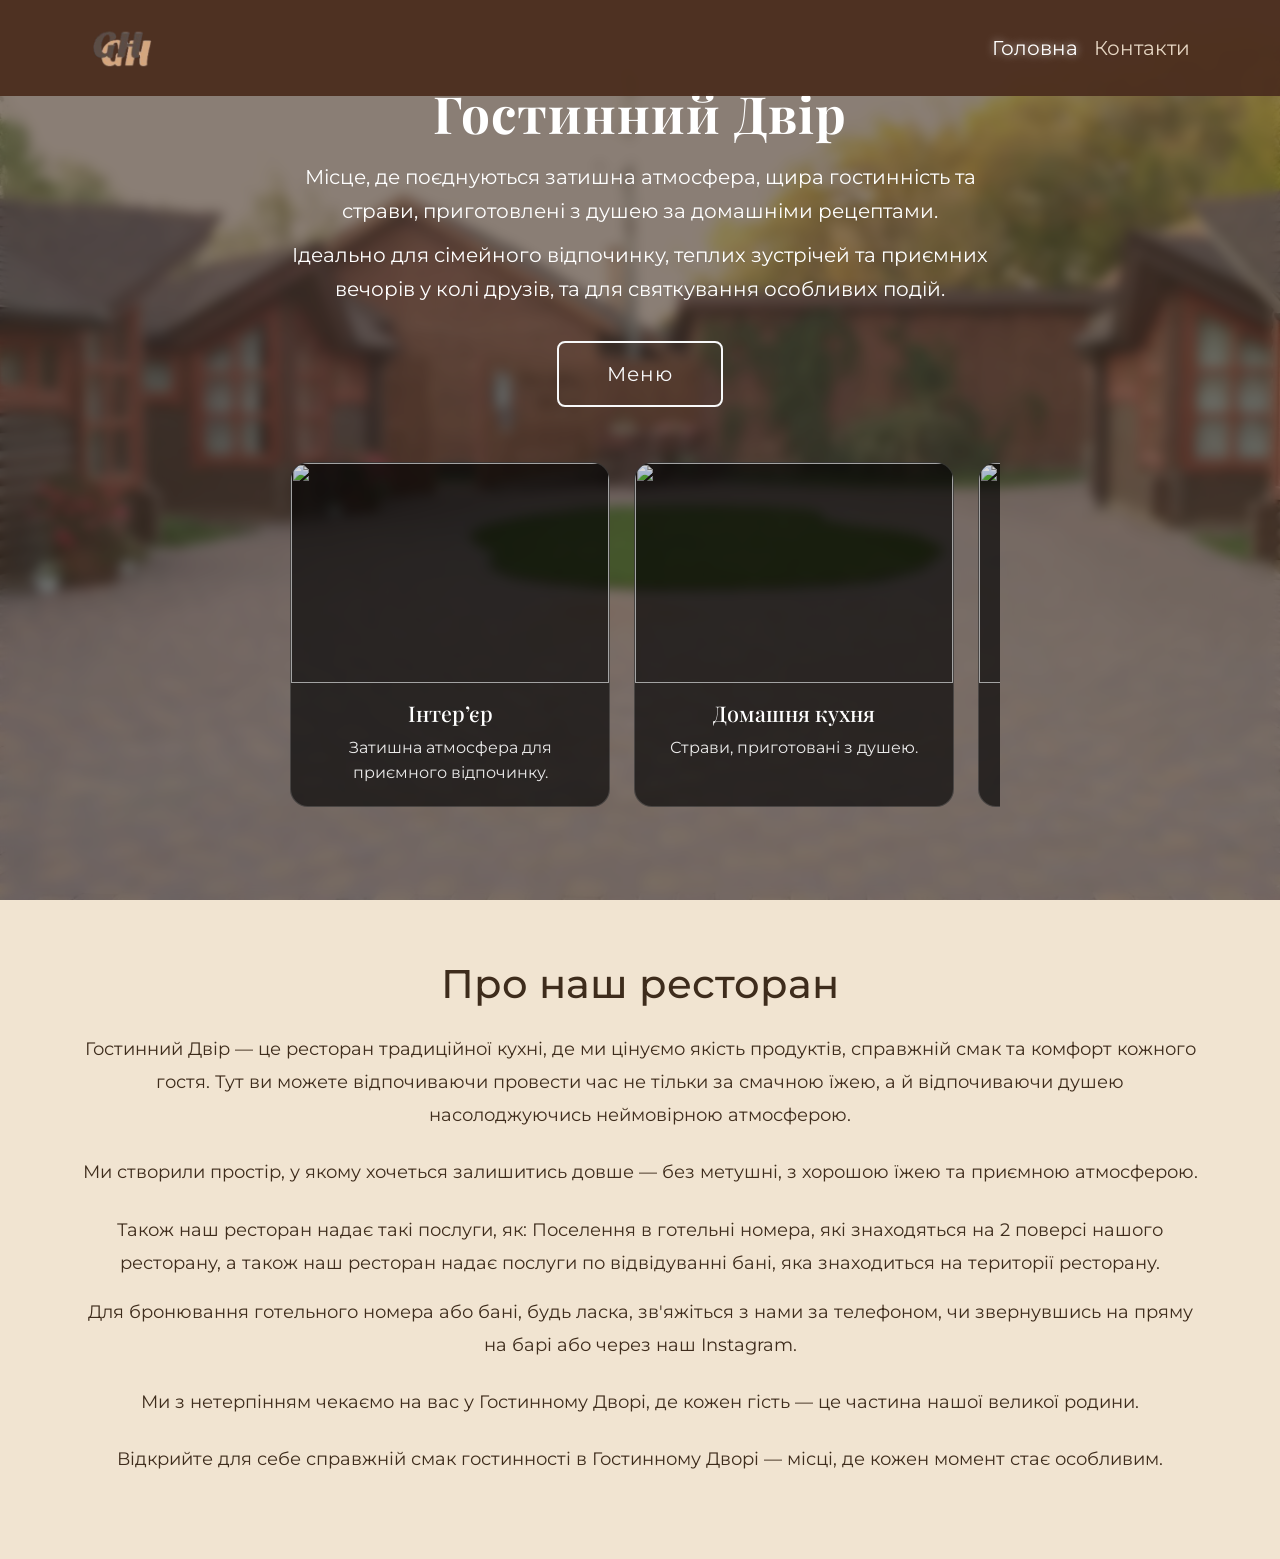
==== index.html @ 9b80e1f7 "Add IDs to menu category headings" ====
<!DOCTYPE html>
<html lang="uk">
<head>
  <meta charset="UTF-8">
  <title>Гостинний Двір</title>
  <meta name="viewport" content="width=device-width, initial-scale=1">
  <link rel="icon" type="image/x-icon" href="favicon.png/favicons/favicon-16x16.png">
  <link href="https://cdn.jsdelivr.net/npm/bootstrap@5.3.8/dist/css/bootstrap.min.css" rel="stylesheet">
  <script src="https://cdn.jsdelivr.net/npm/bootstrap@5.3.8/dist/js/bootstrap.bundle.min.js"></script>
  <link rel="stylesheet" href="style.css">

  <!-- Google Fonts -->
  <link href="https://fonts.googleapis.com/css2?family=Playfair+Display:wght@400;500;600&family=Montserrat:wght@400;500&display=swap" rel="stylesheet">

  <style>
    body {
      font-family: 'Montserrat', sans-serif;
    }

    .hero-content h1 {
      font-family: 'Playfair Display', serif;
      font-size: 3.2rem;
      letter-spacing: 1px;
    }

    .hero-content p {
      font-size: 1.25rem;
      line-height: 1.7;
      max-width: 900px;
      margin: 0 auto 10px;
    }

    .section-dark p {
      font-size: 1.15rem;
      line-height: 1.8;
    }

    .navbar-nav .nav-link {
      font-size: 1.25rem;
      padding: 0.75rem 1.25rem;
    }

    .hero-menu-btn {
      margin: 35px 0 25px;
    }

    /* Carousel styling in site theme */
    .carousel {
      display: flex;
      gap: 24px;
      overflow-x: auto;
      padding: 30px 10px 10px;
      scroll-snap-type: x mandatory;
    }

    .carousel::-webkit-scrollbar {
      height: 6px;
    }

    .carousel::-webkit-scrollbar-thumb {
      background: rgba(255,255,255,0.3);
      border-radius: 10px;
    }

    .carousel article {
      min-width: 320px;
      background: rgba(0,0,0,0.65);
      border: 1px solid rgba(255,255,255,0.15);
      color: #fff;
      border-radius: 18px;
      overflow: hidden;
      scroll-snap-align: center;
      transition: transform 0.3s ease, box-shadow 0.3s ease;
    }

    .carousel article:hover {
      transform: translateY(-6px);
      box-shadow: 0 12px 30px rgba(0,0,0,0.6);
    }

    .carousel img {
      width: 100%;
      height: 220px;
      object-fit: cover;
      filter: brightness(0.85);
    }

    .carousel h2 {
      font-family: 'Playfair Display', serif;
      font-size: 1.35rem;
      margin: 18px 18px 8px;
    }

    .carousel p {
      font-size: 1rem;
      line-height: 1.6;
      margin: 0 18px 20px;
      opacity: 0.9;
    }
  </style>
</head>
<body>
<nav class="navbar navbar-expand-lg navbar-dark fixed-top">
  <div class="container">
    <a class="navbar-brand" href="index.html">
      <img src="Logo 2.png" width="80">
    </a>
    <button class="navbar-toggler" data-bs-toggle="collapse" data-bs-target="#nav">
      <span class="navbar-toggler-icon"></span>
    </button>
    <div class="collapse navbar-collapse" id="nav">
      <ul class="navbar-nav ms-auto">
        <li class="nav-item">
          <a class="nav-link active" href="index.html">Головна</a>
        </li>
        <!-- Кнопку Меню з верхньої панелі прибрано -->
        <li class="nav-item">
          <a class="nav-link" href="contacts.html">Контакти</a>
        </li>
      </ul>
    </div>
  </div>
</nav>

<section class="hero">
  <div class="hero-content text-center">
    <h1>Гостинний Двір</h1>
    <p>
      Місце, де поєднуються затишна атмосфера, щира гостинність  
      та страви, приготовлені з душею за домашніми рецептами.
    </p>
    <p>
      Ідеально для сімейного відпочинку, теплих зустрічей  
      та приємних вечорів у колі друзів, та для святкування особливих подій.
    </p>

    <!-- Кнопка переходу на Меню по центру -->
    <div class="hero-menu-btn">
      <a href="menu.html" class="btn btn-outline-light btn-lg px-5 py-3" style="border-width:2px; letter-spacing:1px;">
        Меню
      </a>
    </div>

    <!-- Photo carousel -->
    <div class="carousel" mask>
      <article>
        <img src="https://images.pexels.com/photos/635699/pexels-photo-635699.jpeg" alt="">
        <h2>Інтерʼєр</h2>
        <p>Затишна атмосфера для приємного відпочинку.</p>
      </article>
      <article>
        <img src="https://images.pexels.com/photos/7168798/pexels-photo-7168798.jpeg" alt="">
        <h2>Домашня кухня</h2>
        <p>Страви, приготовані з душею.</p>
      </article>
      <article>
        <img src="https://images.pexels.com/photos/4099179/pexels-photo-4099179.jpeg" alt="">
        <h2>Теплі зустрічі</h2>
        <p>Ідеальне місце для сімʼї та друзів.</p>
      </article>
      <article>
        <img src="https://images.pexels.com/photos/2072158/pexels-photo-2072158.jpeg" alt="">
        <h2>Святкування</h2>
        <p>Особливі події у теплій атмосфері.</p>
      </article>
    </div>
  </div>
</section>

<section class="section section-dark">
  <div class="container">
    <h1 class="text-center mb-4">Про наш ресторан</h1>
    <p class="text-center mb-4">
      Гостинний Двір — це ресторан традиційної кухні, де ми цінуємо
      якість продуктів, справжній смак та комфорт кожного гостя.
      Тут ви можете відпочиваючи провести час не тільки за смачною їжею, а й відпочиваючи душею насолоджуючись неймовірною атмосферою.
    </p>
    <p class="text-center mb-4">
      Ми створили простір, у якому хочеться залишитись довше —
      без метушні, з хорошою їжею та приємною атмосферою.
    </p>
    <p class="text-center mb-12">
       Також наш ресторан надає такі послуги, як: Поселення в готельні номера, які знаходяться на 2 поверсі нашого ресторану, а також
       наш ресторан надає послуги по відвідуванні бані, яка знаходиться на території ресторану.
    </p>
    <p class="text-center mb-4">
      Для бронювання готельного номера або бані, будь ласка, зв'яжіться з нами за телефоном, чи звернувшись на пряму на барі або через наш Instagram.
    </p>
    <p class="text-center mb-4">
      Ми з нетерпінням чекаємо на вас у Гостинному Дворі, де кожен гість — це частина нашої великої родини.
    </p>
    <p class="text-center mb-4">
      Відкрийте для себе справжній смак гостинності в Гостинному Дворі —  
      місці, де кожен момент стає особливим.
    </p>
  </div>
</section>
</body>
</html>
---- style.css ----
html {
  scroll-behavior: smooth;
}

body {
  margin: 0;
  font-family: "Segoe UI", sans-serif;
  color: #3e2c1c;
  background-color: #f5efe6;
}

/* NAVBAR */
.navbar {
  background-color: rgba(75, 46, 30, 0.95) !important;
}

.nav-link {
  color: #e6d6c3 !important;
  transition: all 0.3s ease;
}

/* ACTIVE NAV LINK */
.nav-link.active {
  color: #ffffff !important;
  text-shadow: 0 0 8px rgba(255, 255, 255, 0.7);
}

/* HERO */
.hero {
  position: relative;
  min-height: 100vh;
  padding: 80px 20px;
  display: flex;
  align-items: center;
  justify-content: center;
  text-align: center;
  color: #fff;

  /* 🔁 ТУТ МІНЯЄШ ФОТО */
  background-image: url("img1.jpg");
  background-size: cover;
  background-position: center;
}

.hero::before {
  content: "";
  position: absolute;
  inset: 0;
  background: rgba(60, 40, 25, 0.6);
  backdrop-filter: blur(6px);
}

.hero-content {
  position: relative;
  z-index: 2;
  max-width: 720px;
}

.hero-content h1 {
  font-size: 50px;
  font-weight: 700;
  margin-bottom: 15px;
}

.hero-content p {
  font-size: 20px;
  line-height: 1.6;
}

/* SECTIONS */
.section {
  padding: 60px 20px;
}

.section-dark {
  background-color: #f1e4d1;
}

/* MENU */
.menu-category h3 {
  border-bottom: 2px solid #6f4e37;
  padding-bottom: 10px;
  margin-bottom: 20px;
}

.menu-item {
  margin-bottom: 20px;
}

.menu-item-title {
  display: flex;
  justify-content: space-between;
  align-items: flex-start;
  width: 100%;
  font-weight: 600;
}

.menu-price {
  text-align: right;
  white-space: nowrap;
}

.menu-grams {
  font-size: 13px;
  color: #6b4b35;
}

.menu-item-desc {
  font-size: 14px;
  color: #5a3e2b;
}
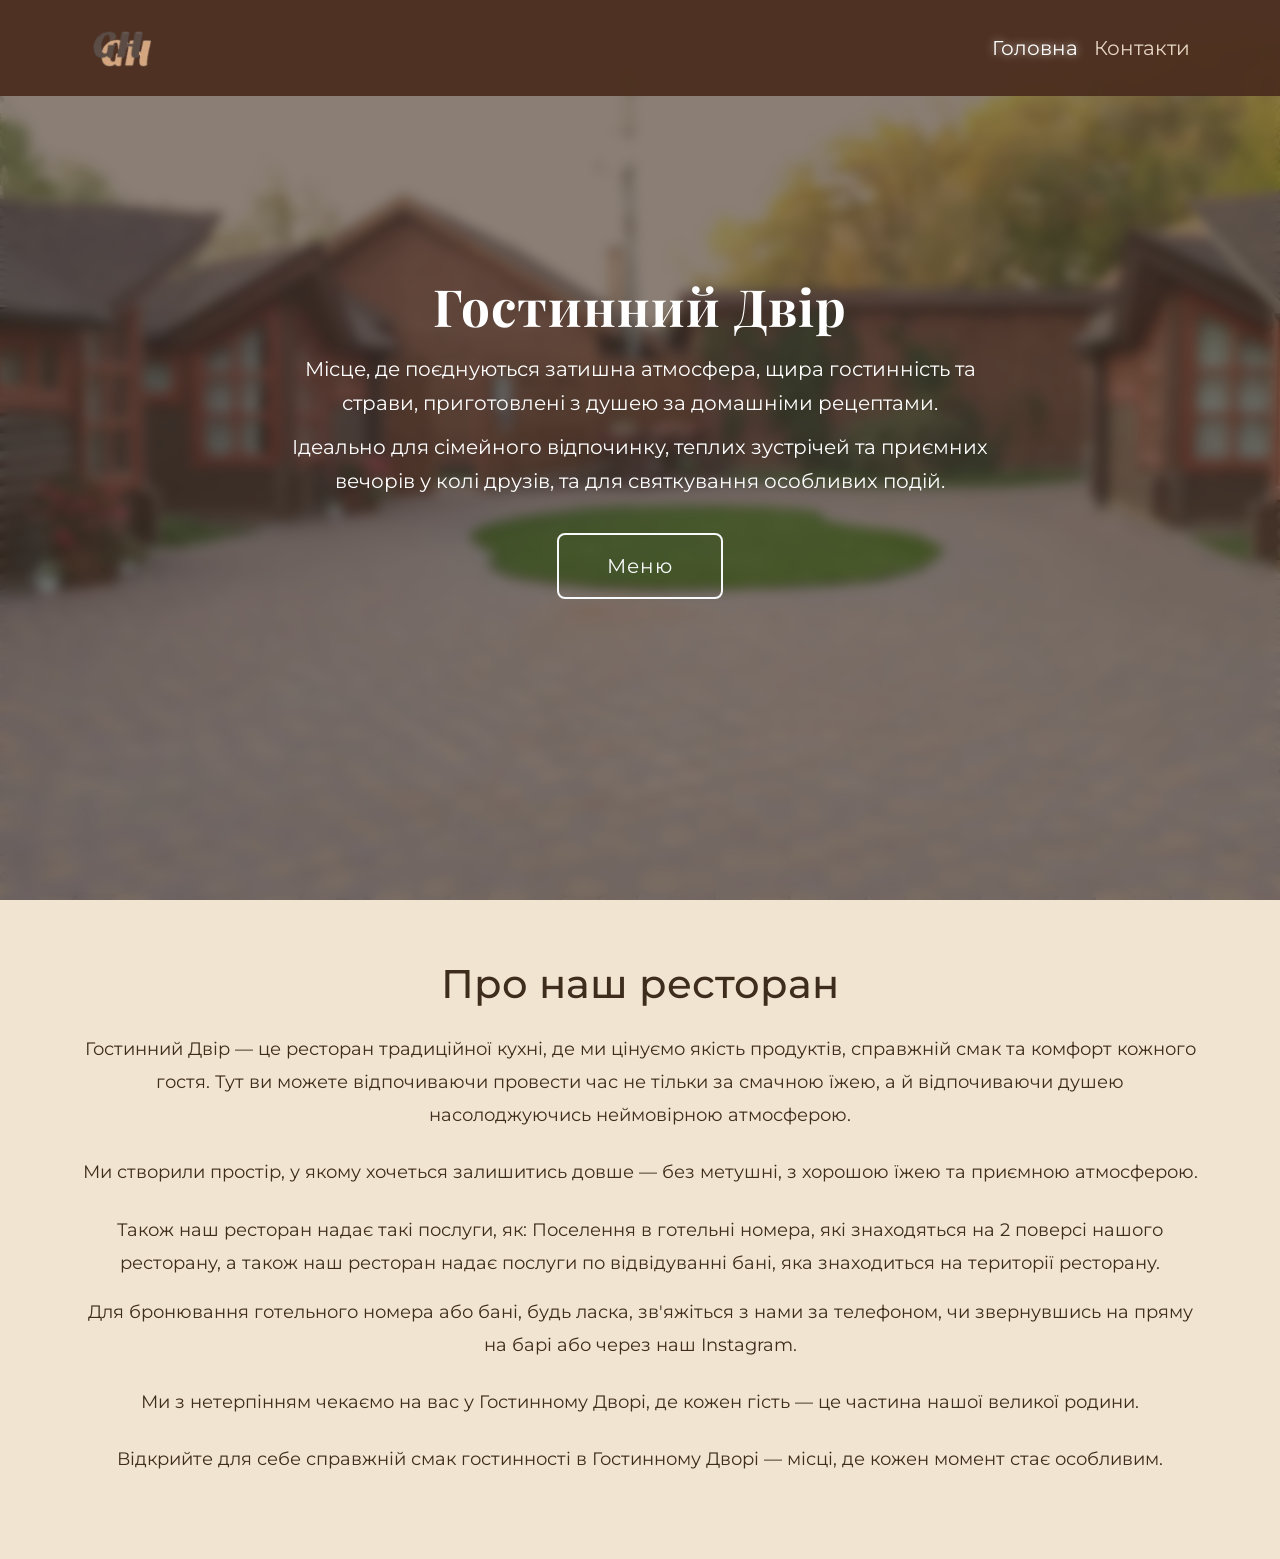
==== commit bd422d01: "Add IDs to menu category headings 3" ====
--- a/index.html
+++ b/index.html
@@ -141,29 +141,7 @@
       </a>
     </div>
 
-    <!-- Photo carousel -->
-    <div class="carousel" mask>
-      <article>
-        <img src="https://images.pexels.com/photos/635699/pexels-photo-635699.jpeg" alt="">
-        <h2>Інтерʼєр</h2>
-        <p>Затишна атмосфера для приємного відпочинку.</p>
-      </article>
-      <article>
-        <img src="https://images.pexels.com/photos/7168798/pexels-photo-7168798.jpeg" alt="">
-        <h2>Домашня кухня</h2>
-        <p>Страви, приготовані з душею.</p>
-      </article>
-      <article>
-        <img src="https://images.pexels.com/photos/4099179/pexels-photo-4099179.jpeg" alt="">
-        <h2>Теплі зустрічі</h2>
-        <p>Ідеальне місце для сімʼї та друзів.</p>
-      </article>
-      <article>
-        <img src="https://images.pexels.com/photos/2072158/pexels-photo-2072158.jpeg" alt="">
-        <h2>Святкування</h2>
-        <p>Особливі події у теплій атмосфері.</p>
-      </article>
-    </div>
+    
   </div>
 </section>
 
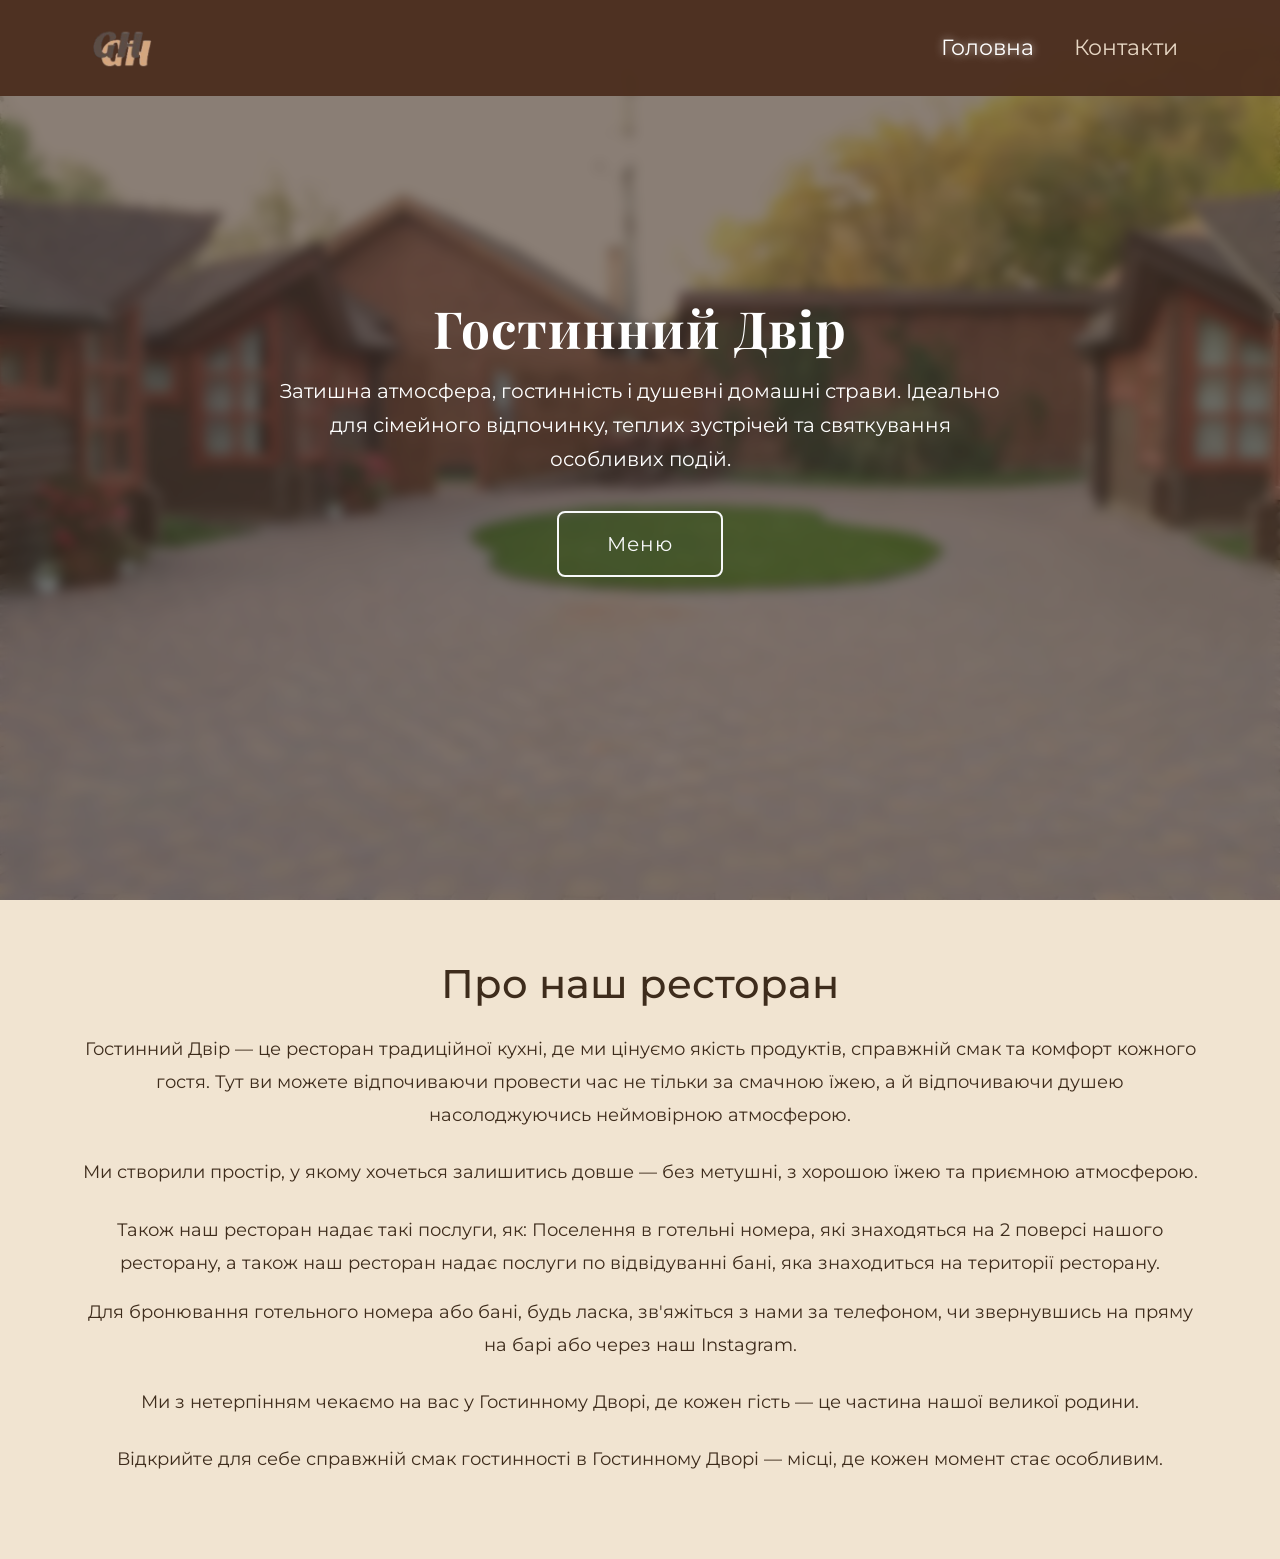
==== commit f5aa788b: "Add IDs to menu category headings" ====
--- a/index.html
+++ b/index.html
@@ -126,13 +126,12 @@
   <div class="hero-content text-center">
     <h1>Гостинний Двір</h1>
     <p>
-      Місце, де поєднуються затишна атмосфера, щира гостинність  
-      та страви, приготовлені з душею за домашніми рецептами.
+      Затишна атмосфера, гостинність і душевні домашні страви. Ідеально для сімейного відпочинку, теплих зустрічей та святкування особливих подій.
     </p>
-    <p>
+    <!-- <p>
       Ідеально для сімейного відпочинку, теплих зустрічей  
       та приємних вечорів у колі друзів, та для святкування особливих подій.
-    </p>
+    </p> -->
 
     <!-- Кнопка переходу на Меню по центру -->
     <div class="hero-menu-btn">
--- a/style.css
+++ b/style.css
@@ -3,6 +3,7 @@
 }
 
 body {
+  font-size: 1.25rem; /* Збільшено розмір всього тексту */
   margin: 0;
   font-family: "Segoe UI", sans-serif;
   color: #3e2c1c;
@@ -15,6 +16,8 @@
 }
 
 .nav-link {
+  font-size: 1.4rem !important; /* Збільшено розмір кнопок на панелі */
+  padding: 10px 20px !important;
   color: #e6d6c3 !important;
   transition: all 0.3s ease;
 }
@@ -108,4 +111,28 @@
 .menu-item-desc {
   font-size: 14px;
   color: #5a3e2b;
-}+}
+/* КНОПКА ПОВЕРНЕННЯ ВГОРУ */
+#btn-back-to-top {
+  position: fixed;
+  bottom: 30px;
+  right: 30px;
+  display: none;
+  z-index: 1000;
+  background-color: #4b2e1e;
+  color: #e6d6c3;
+  border: 2px solid #e6d6c3;
+  border-radius: 50%;
+  width: 60px;
+  height: 60px;
+  font-size: 30px;
+  cursor: pointer;
+  box-shadow: 0 4px 10px rgba(0,0,0,0.5);
+  transition: all 0.3s ease;
+}
+
+#btn-back-to-top:hover {
+  background-color: #e6d6c3;
+  color: #4b2e1e;
+  transform: scale(1.1);
+}
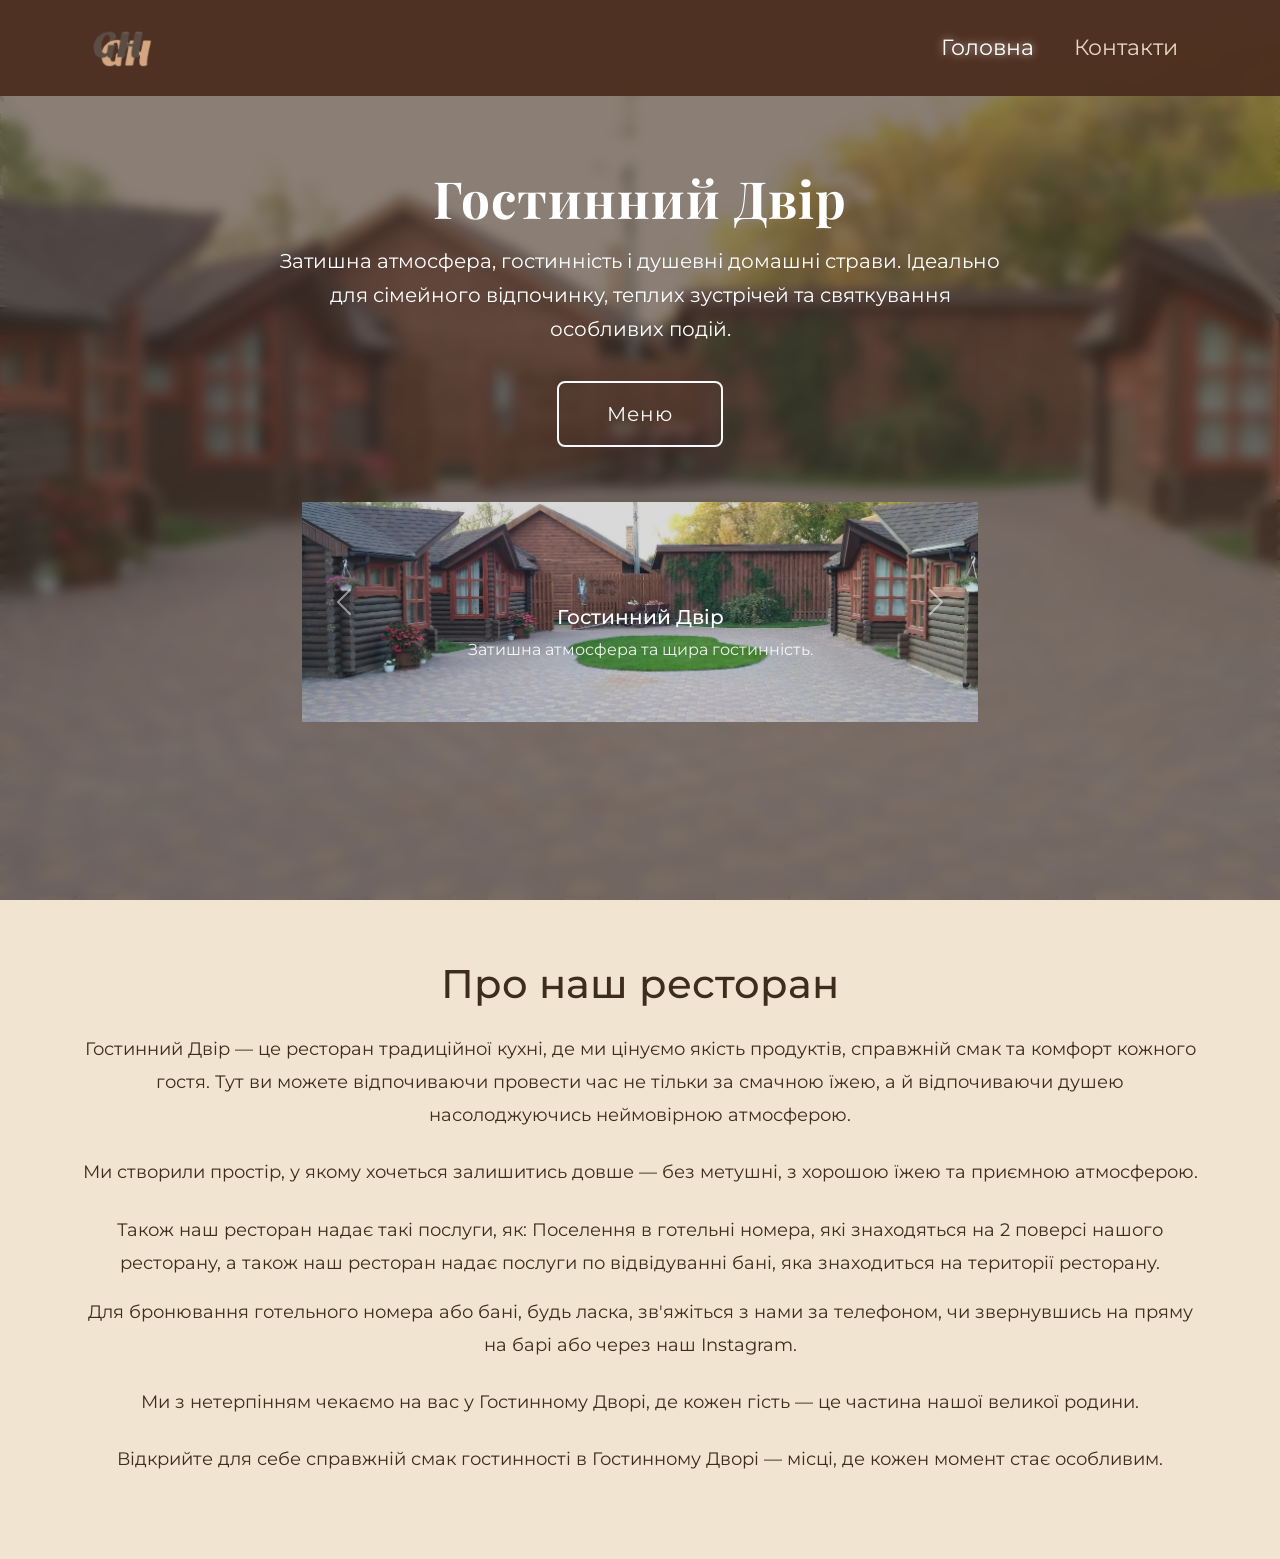
==== commit 00fbc58f: "Add IDs to menu category headings" ====
--- a/index.html
+++ b/index.html
@@ -140,6 +140,47 @@
       </a>
     </div>
 
+    <section class="carousel-section">
+  <div class="container">
+    <div id="heroCarousel" class="carousel slide carousel-fade" data-bs-ride="carousel" data-bs-pause="hover">
+      <div class="carousel-inner">
+        
+        <div class="carousel-item active" data-bs-interval="5000">
+          <img src="img1.jpg" class="d-block w-100 carousel-img-fixed" alt="Гостинний Двір">
+          <div class="carousel-caption d-none d-md-block bg-caption">
+            <h5>Гостинний Двір</h5>
+            <p>Затишна атмосфера та щира гостинність.</p>
+          </div>
+        </div>
+
+        <div class="carousel-item" data-bs-interval="5000">
+          <img src="img2.jpg" class="d-block w-100 carousel-img-fixed" alt="Номери">
+          <div class="carousel-caption d-none d-md-block bg-caption">
+            <h5>Затишні номери</h5>
+            <p>Комфортний відпочинок на другому поверсі.</p>
+          </div>
+        </div>
+
+        <div class="carousel-item" data-bs-interval="5000">
+          <img src="img3.jpg" class="d-block w-100 carousel-img-fixed" alt="Баня">
+          <div class="carousel-caption d-none d-md-block bg-caption">
+            <h5>Наша Баня</h5>
+            <p>Ідеальне місце для релаксу.</p>
+          </div>
+        </div>
+
+      </div>
+      
+      <button class="carousel-control-prev" type="button" data-bs-target="#heroCarousel" data-bs-slide="prev">
+        <span class="carousel-control-prev-icon"></span>
+      </button>
+      <button class="carousel-control-next" type="button" data-bs-target="#heroCarousel" data-bs-slide="next">
+        <span class="carousel-control-next-icon"></span>
+      </button>
+    </div>
+  </div>
+</section>
+
     
   </div>
 </section>
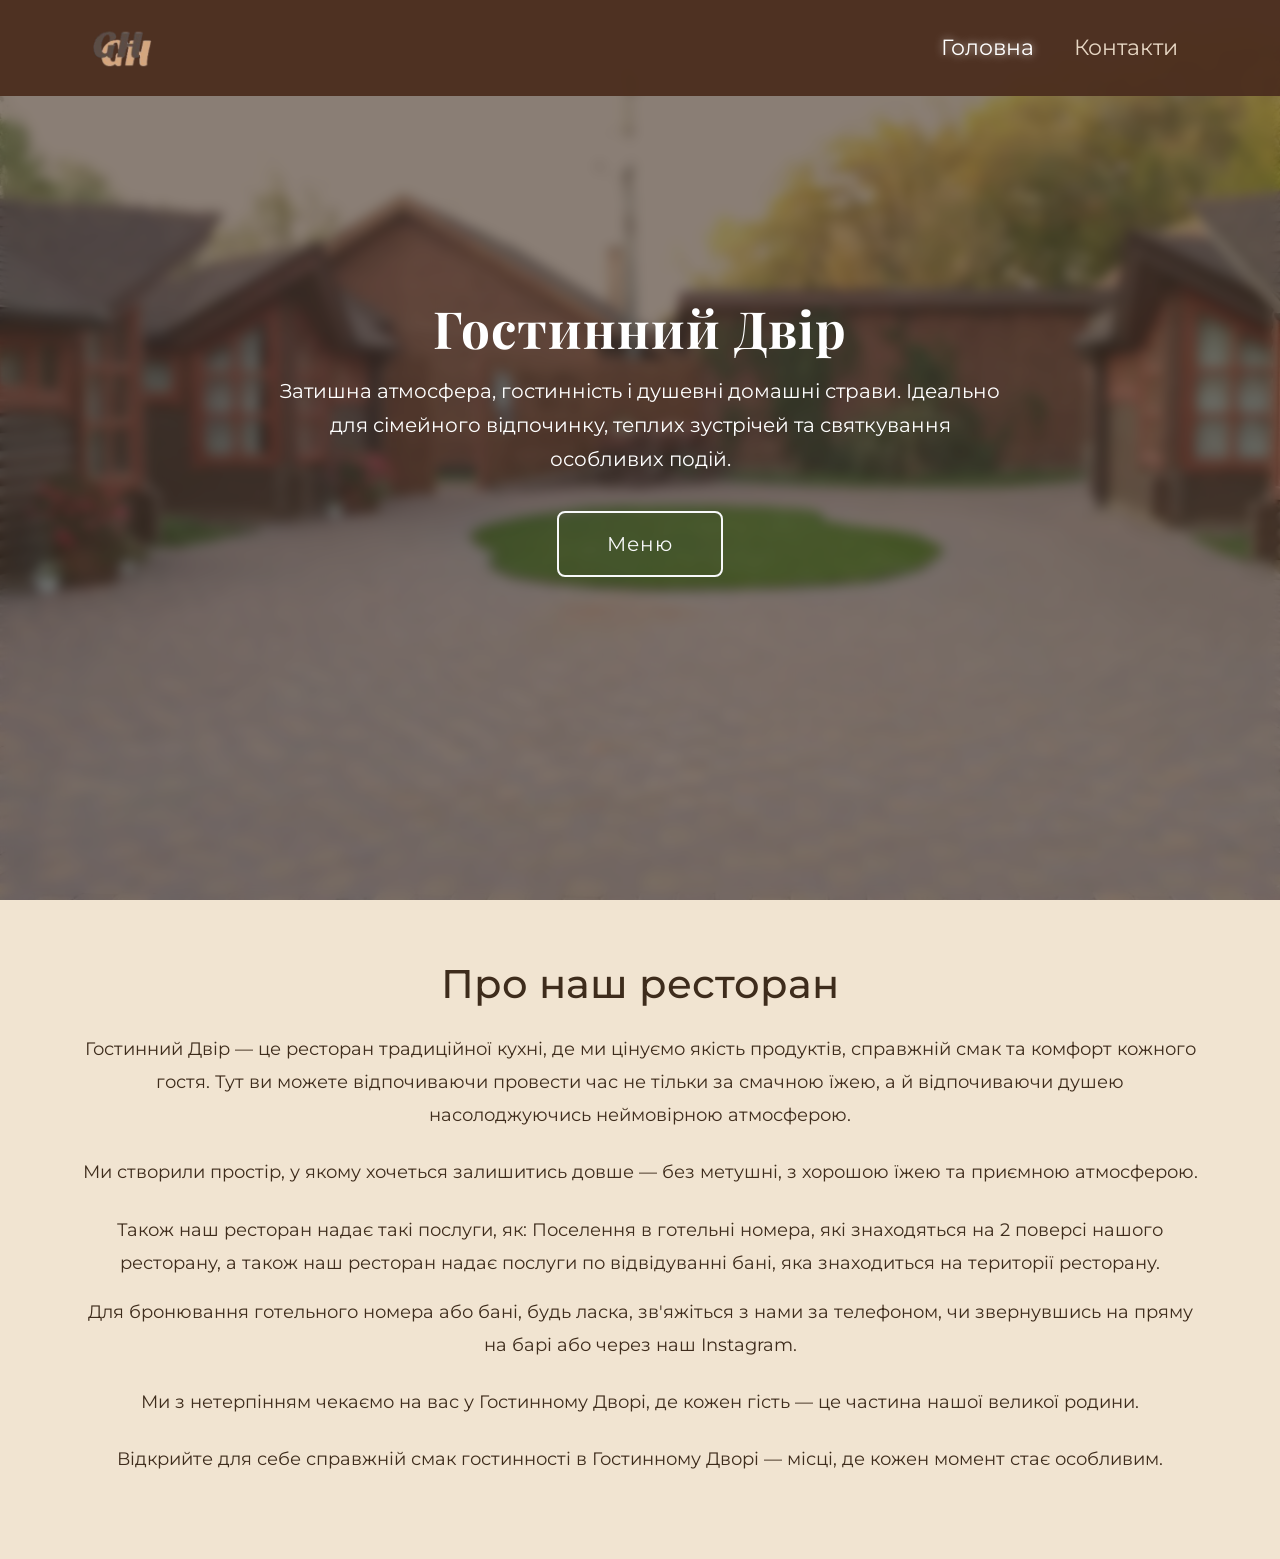
==== commit d7c6699b: "Add IDs to menu category headings" ====
--- a/index.html
+++ b/index.html
@@ -139,48 +139,6 @@
         Меню
       </a>
     </div>
-
-    <section class="carousel-section">
-  <div class="container">
-    <div id="heroCarousel" class="carousel slide carousel-fade" data-bs-ride="carousel" data-bs-pause="hover">
-      <div class="carousel-inner">
-        
-        <div class="carousel-item active" data-bs-interval="5000">
-          <img src="img1.jpg" class="d-block w-100 carousel-img-fixed" alt="Гостинний Двір">
-          <div class="carousel-caption d-none d-md-block bg-caption">
-            <h5>Гостинний Двір</h5>
-            <p>Затишна атмосфера та щира гостинність.</p>
-          </div>
-        </div>
-
-        <div class="carousel-item" data-bs-interval="5000">
-          <img src="img2.jpg" class="d-block w-100 carousel-img-fixed" alt="Номери">
-          <div class="carousel-caption d-none d-md-block bg-caption">
-            <h5>Затишні номери</h5>
-            <p>Комфортний відпочинок на другому поверсі.</p>
-          </div>
-        </div>
-
-        <div class="carousel-item" data-bs-interval="5000">
-          <img src="img3.jpg" class="d-block w-100 carousel-img-fixed" alt="Баня">
-          <div class="carousel-caption d-none d-md-block bg-caption">
-            <h5>Наша Баня</h5>
-            <p>Ідеальне місце для релаксу.</p>
-          </div>
-        </div>
-
-      </div>
-      
-      <button class="carousel-control-prev" type="button" data-bs-target="#heroCarousel" data-bs-slide="prev">
-        <span class="carousel-control-prev-icon"></span>
-      </button>
-      <button class="carousel-control-next" type="button" data-bs-target="#heroCarousel" data-bs-slide="next">
-        <span class="carousel-control-next-icon"></span>
-      </button>
-    </div>
-  </div>
-</section>
-
     
   </div>
 </section>
--- a/style.css
+++ b/style.css
@@ -136,3 +136,43 @@
   color: #4b2e1e;
   transform: scale(1.1);
 }
+
+/* Відступ від фіксованого меню */
+.carousel-section {
+  padding-top: 100px; /* Щоб карусель не ховалася під navbar */
+  padding-bottom: 30px;
+  background-color: #f5efe6;
+}
+
+/* Обмеження розміру каруселі */
+#heroCarousel {
+  max-width: 800px; /* Максимальна ширина */
+  margin: 0 auto;   /* Центрування */
+  border-radius: 15px;
+  overflow: hidden;
+  box-shadow: 0 10px 30px rgba(0,0,0,0.1);
+}
+
+/* Фіксована висота зображень */
+.carousel-img-fixed {
+  height: 400px;    /* Бажана висота каруселі */
+  object-fit: cover; /* Зображення не розтягується, а обрізається по краях */
+}
+
+/* Фон для тексту, щоб його було краще видно на фото */
+.bg-caption {
+  background: rgba(75, 46, 30, 0.7);
+  border-radius: 10px;
+  padding: 10px;
+  bottom: 20px;
+}
+
+.carousel-caption h5 {
+  color: #fff;
+  font-weight: bold;
+}
+
+/* Швидкість переходу */
+.carousel-fade .carousel-item {
+  transition-duration: 1.5s;
+}
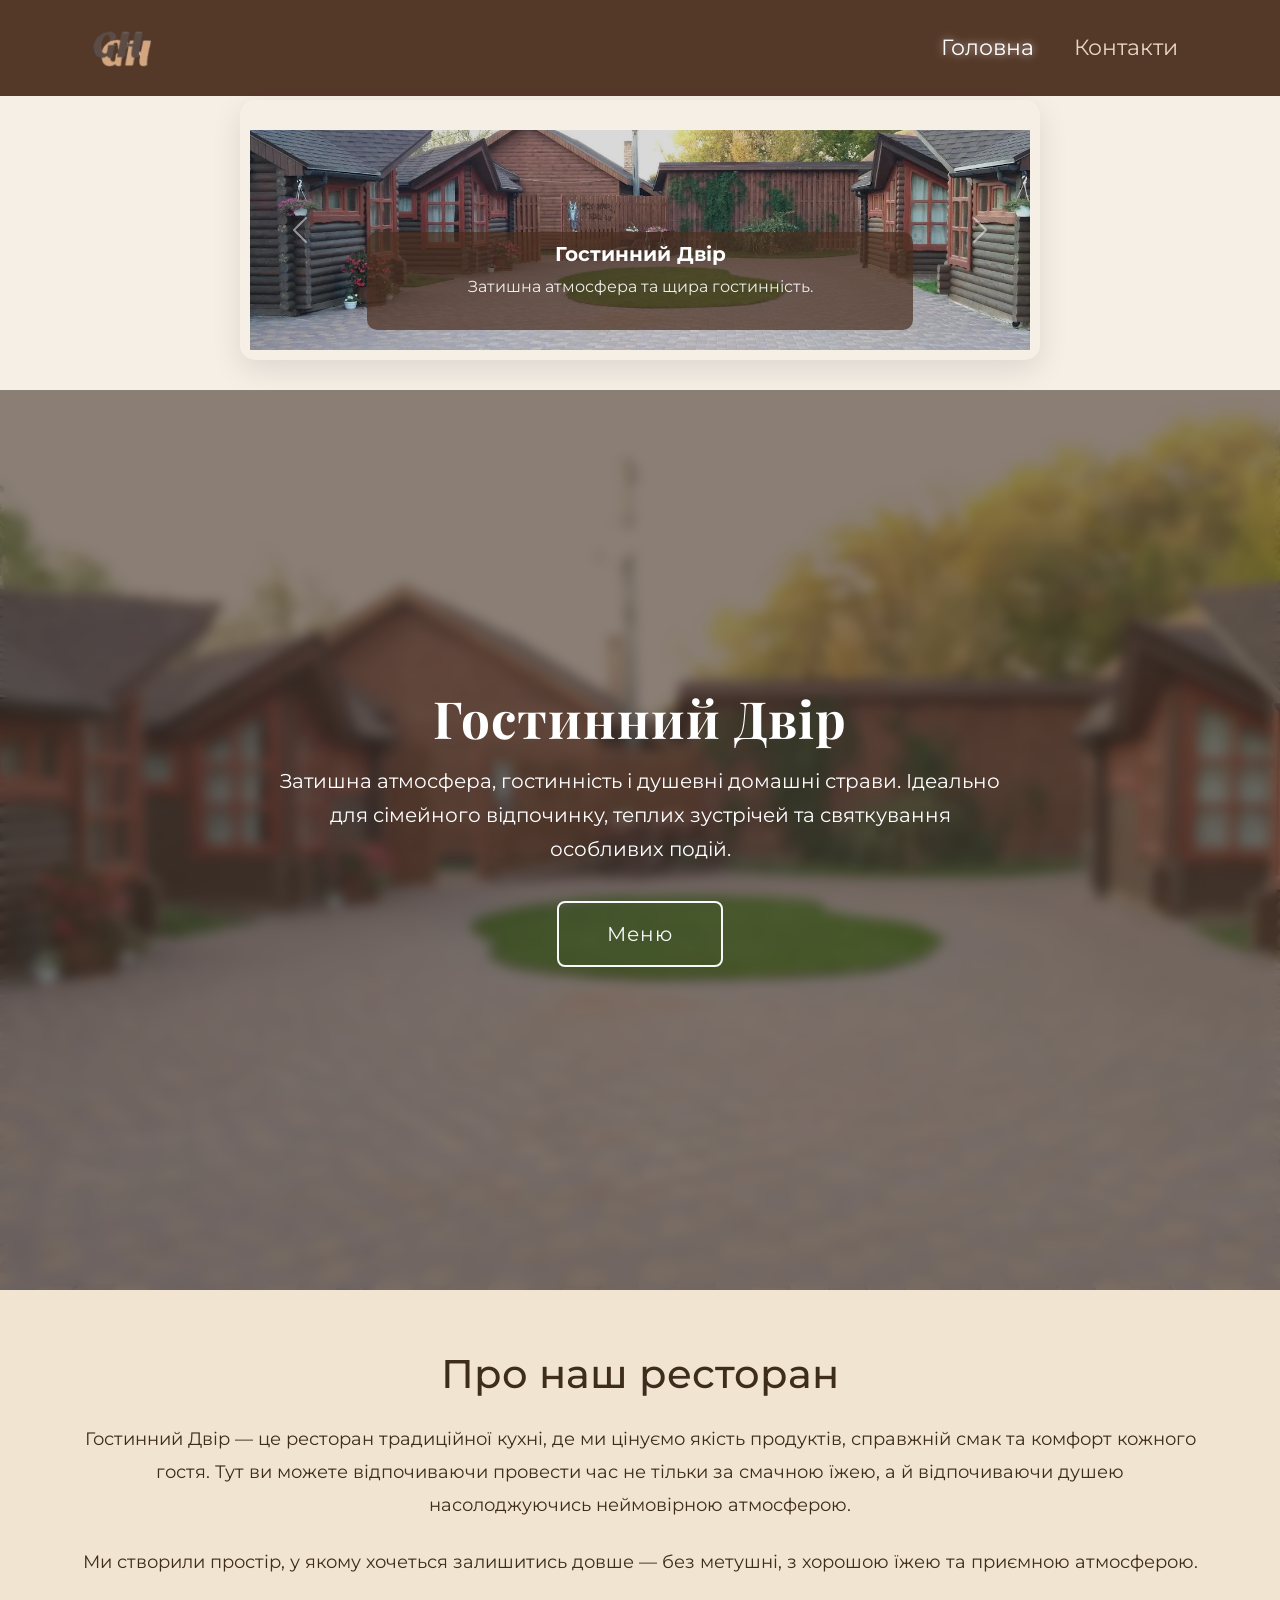
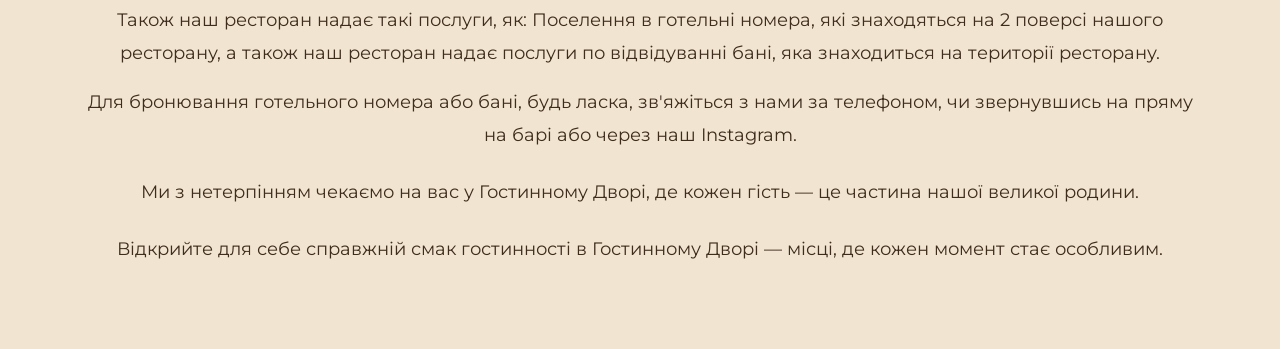
==== commit c88f5794: "Add IDs to menu category headings" ====
--- a/index.html
+++ b/index.html
@@ -122,6 +122,47 @@
   </div>
 </nav>
 
+  <section class="carousel-section">
+  <div class="container">
+    <div id="heroCarousel" class="carousel slide carousel-fade" data-bs-ride="carousel" data-bs-pause="hover">
+      <div class="carousel-inner">
+        
+        <div class="carousel-item active" data-bs-interval="5000">
+          <img src="img1.jpg" class="d-block w-100 carousel-img-fixed" alt="Гостинний Двір">
+          <div class="carousel-caption d-none d-md-block bg-caption">
+            <h5>Гостинний Двір</h5>
+            <p>Затишна атмосфера та щира гостинність.</p>
+          </div>
+        </div>
+
+        <div class="carousel-item" data-bs-interval="5000">
+          <img src="img2.jpg" class="d-block w-100 carousel-img-fixed" alt="Номери">
+          <div class="carousel-caption d-none d-md-block bg-caption">
+            <h5>Затишні номери</h5>
+            <p>Комфортний відпочинок на другому поверсі.</p>
+          </div>
+        </div>
+
+        <div class="carousel-item" data-bs-interval="5000">
+          <img src="img3.jpg" class="d-block w-100 carousel-img-fixed" alt="Баня">
+          <div class="carousel-caption d-none d-md-block bg-caption">
+            <h5>Наша Баня</h5>
+            <p>Ідеальне місце для релаксу.</p>
+          </div>
+        </div>
+
+      </div>
+      
+      <button class="carousel-control-prev" type="button" data-bs-target="#heroCarousel" data-bs-slide="prev">
+        <span class="carousel-control-prev-icon"></span>
+      </button>
+      <button class="carousel-control-next" type="button" data-bs-target="#heroCarousel" data-bs-slide="next">
+        <span class="carousel-control-next-icon"></span>
+      </button>
+    </div>
+  </div>
+</section>
+
 <section class="hero">
   <div class="hero-content text-center">
     <h1>Гостинний Двір</h1>
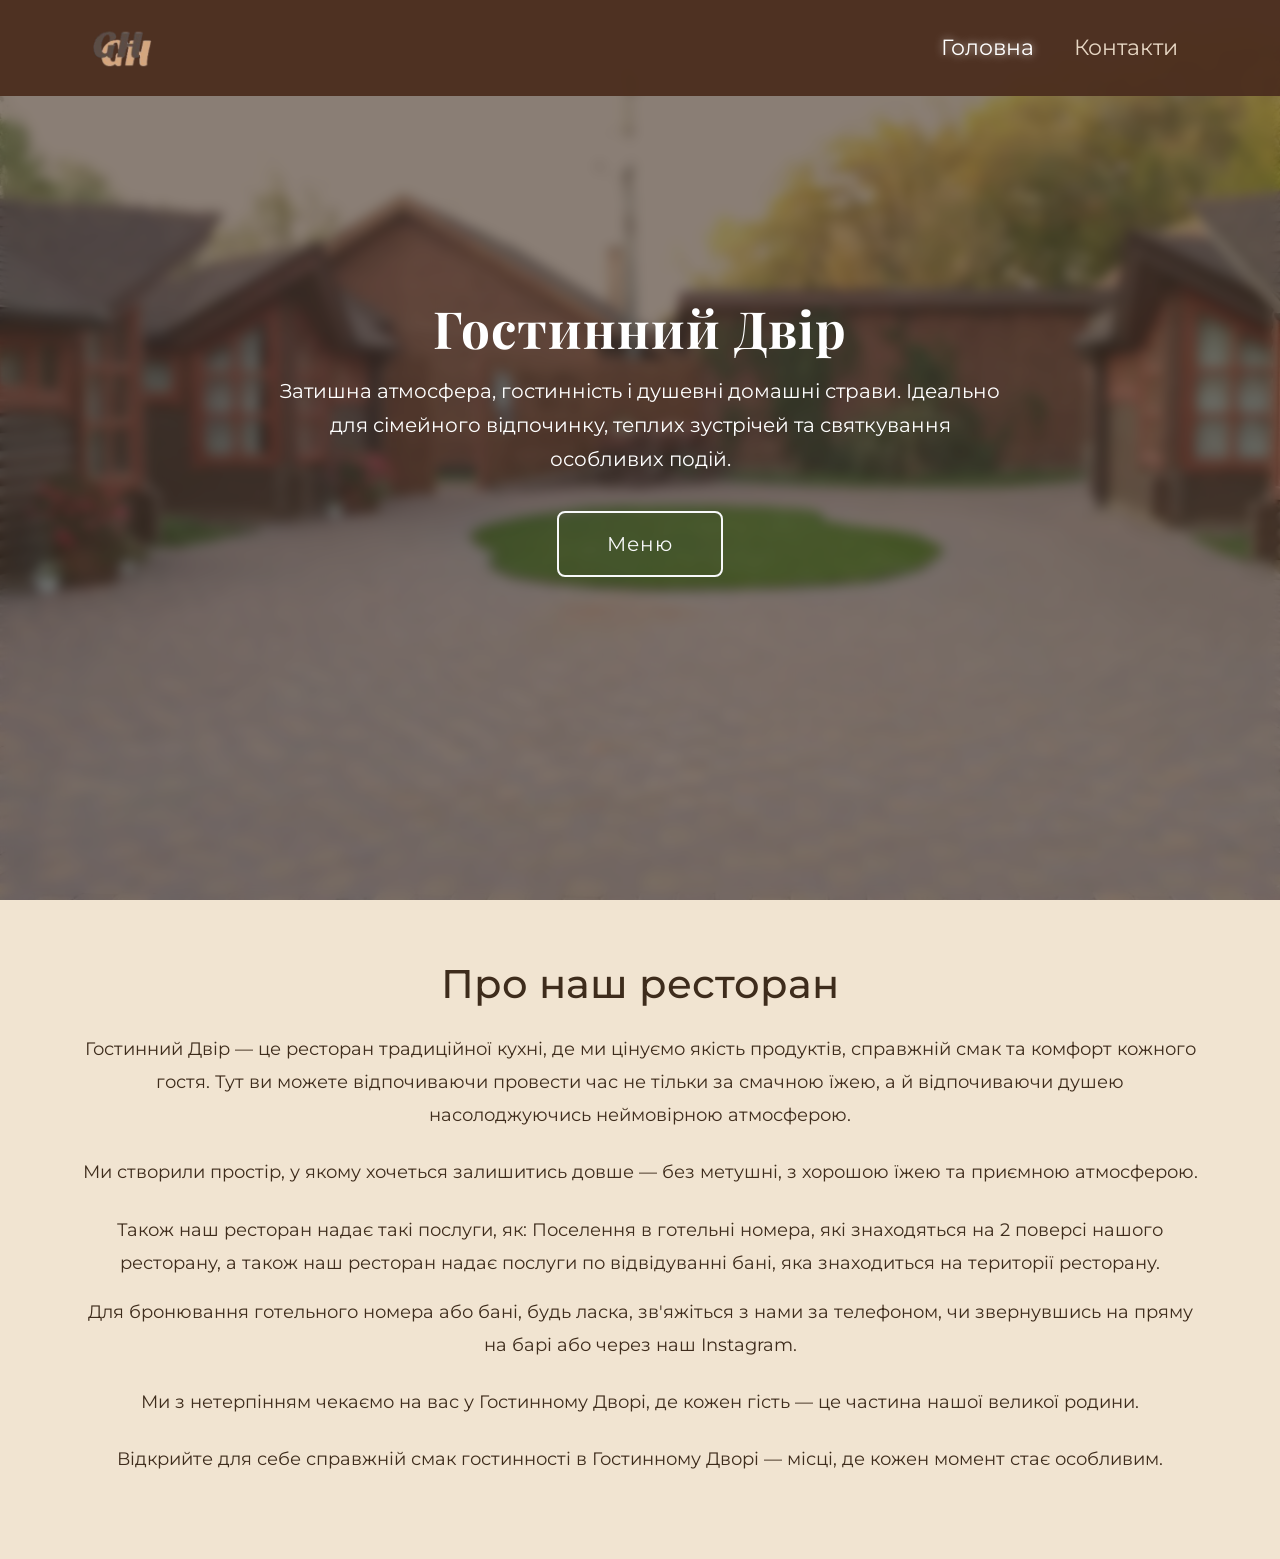
==== commit 3556ef04: "Add IDs to menu category headings" ====
--- a/index.html
+++ b/index.html
@@ -121,45 +121,7 @@
     </div>
   </div>
 </nav>
-
-  <section class="carousel-section">
-  <div class="container">
-    <div id="heroCarousel" class="carousel slide carousel-fade" data-bs-ride="carousel" data-bs-pause="hover">
-      <div class="carousel-inner">
-        
-        <div class="carousel-item active" data-bs-interval="5000">
-          <img src="img1.jpg" class="d-block w-100 carousel-img-fixed" alt="Гостинний Двір">
-          <div class="carousel-caption d-none d-md-block bg-caption">
-            <h5>Гостинний Двір</h5>
-            <p>Затишна атмосфера та щира гостинність.</p>
-          </div>
-        </div>
-
-        <div class="carousel-item" data-bs-interval="5000">
-          <img src="img2.jpg" class="d-block w-100 carousel-img-fixed" alt="Номери">
-          <div class="carousel-caption d-none d-md-block bg-caption">
-            <h5>Затишні номери</h5>
-            <p>Комфортний відпочинок на другому поверсі.</p>
-          </div>
-        </div>
-
-        <div class="carousel-item" data-bs-interval="5000">
-          <img src="img3.jpg" class="d-block w-100 carousel-img-fixed" alt="Баня">
-          <div class="carousel-caption d-none d-md-block bg-caption">
-            <h5>Наша Баня</h5>
-            <p>Ідеальне місце для релаксу.</p>
-          </div>
-        </div>
-
-      </div>
-      
-      <button class="carousel-control-prev" type="button" data-bs-target="#heroCarousel" data-bs-slide="prev">
-        <span class="carousel-control-prev-icon"></span>
-      </button>
-      <button class="carousel-control-next" type="button" data-bs-target="#heroCarousel" data-bs-slide="next">
-        <span class="carousel-control-next-icon"></span>
-      </button>
-    </div>
+  
   </div>
 </section>
 
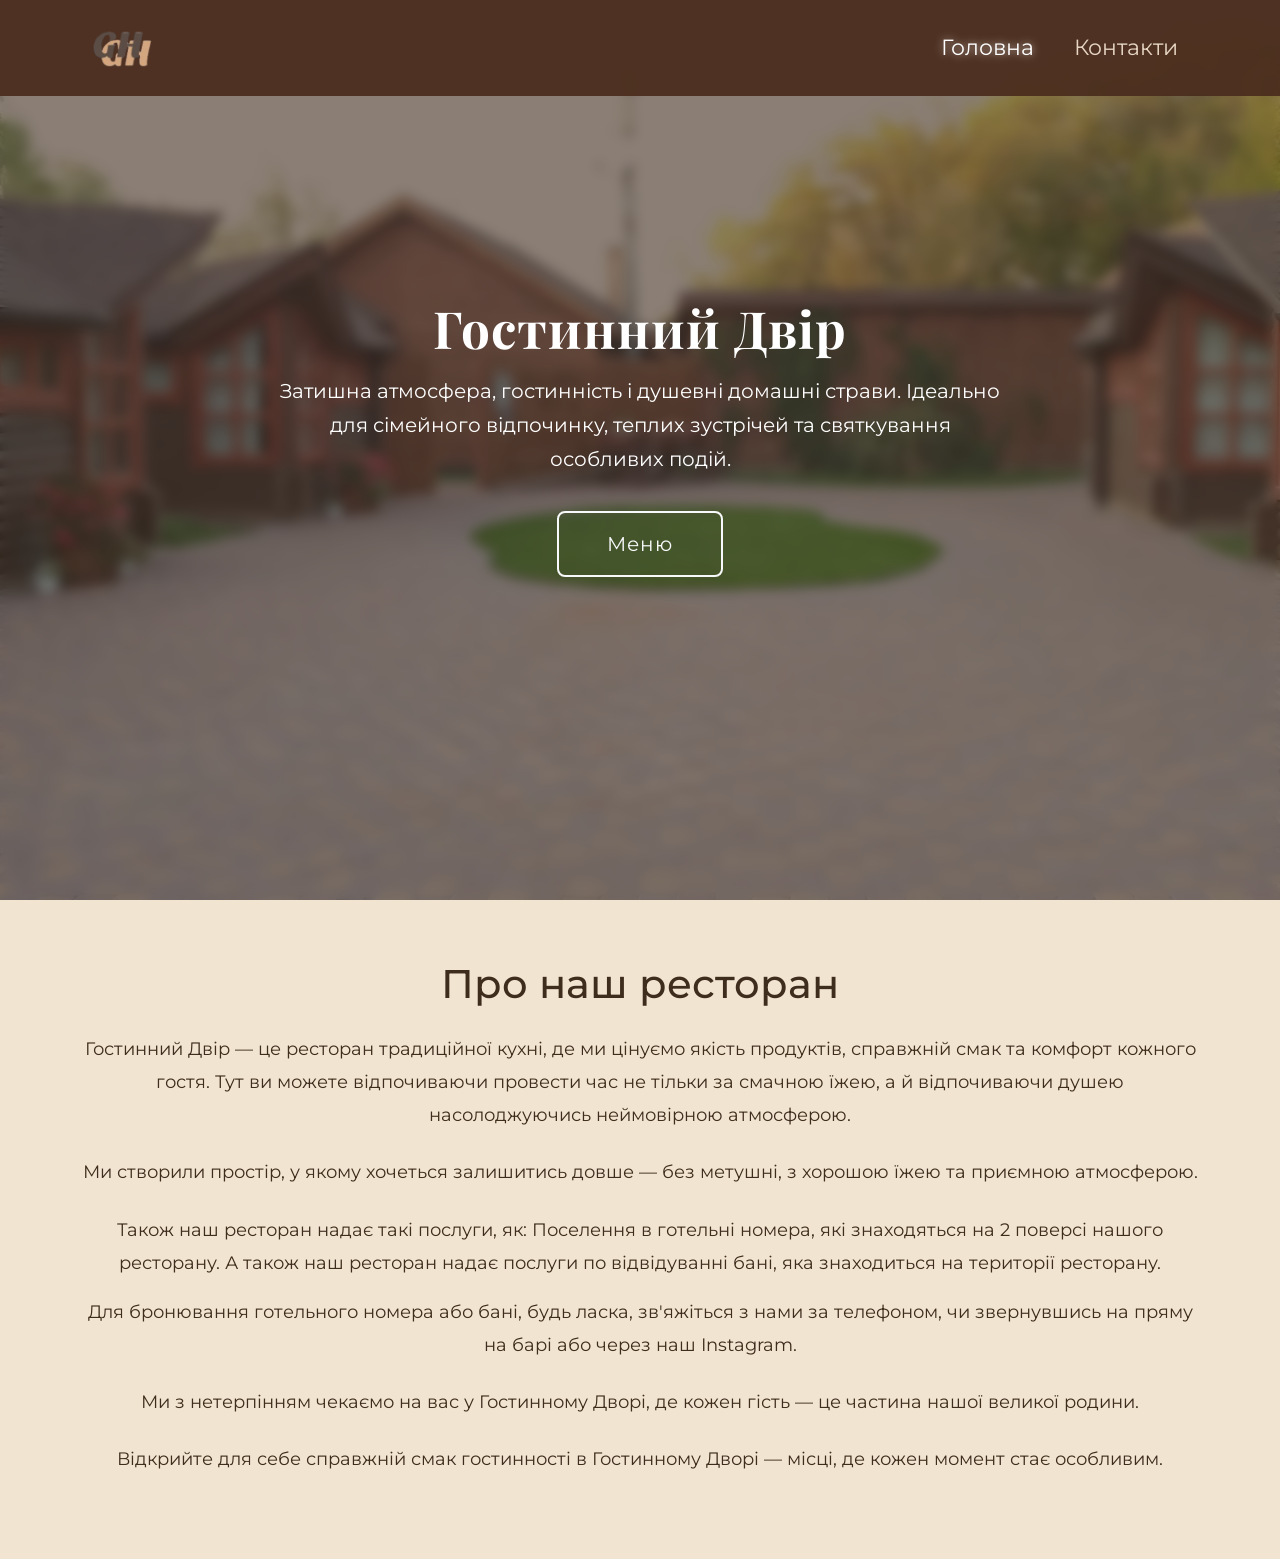
==== commit f8d34555: "Add IDs to menu category headings" ====
--- a/index.html
+++ b/index.html
@@ -159,7 +159,7 @@
       без метушні, з хорошою їжею та приємною атмосферою.
     </p>
     <p class="text-center mb-12">
-       Також наш ресторан надає такі послуги, як: Поселення в готельні номера, які знаходяться на 2 поверсі нашого ресторану, а також
+       Також наш ресторан надає такі послуги, як: Поселення в готельні номера, які знаходяться на 2 поверсі нашого ресторану. А також
        наш ресторан надає послуги по відвідуванні бані, яка знаходиться на території ресторану.
     </p>
     <p class="text-center mb-4">
--- a/style.css
+++ b/style.css
@@ -137,42 +137,42 @@
   transform: scale(1.1);
 }
 
-/* Відступ від фіксованого меню */
-.carousel-section {
-  padding-top: 100px; /* Щоб карусель не ховалася під navbar */
-  padding-bottom: 30px;
-  background-color: #f5efe6;
+
+/* Контейнер для центрування */
+.menu-hero-container {
+    width: 100%;
+    display: flex;
+    justify-content: center;
 }
 
-/* Обмеження розміру каруселі */
-#heroCarousel {
-  max-width: 800px; /* Максимальна ширина */
-  margin: 0 auto;   /* Центрування */
-  border-radius: 15px;
-  overflow: hidden;
-  box-shadow: 0 10px 30px rgba(0,0,0,0.1);
+/* Стиль фото: розтягнуте по ширині з квадратними пропорціями */
+.menu-diagonal-photo {
+    width: 100%;
+    max-width: 1200px; /* Обмежуємо на дуже великих екранах для якості */
+    height: 500px; /* Висота банера */
+    object-fit: cover; /* Фото заповнює простір, не деформуючись */
+    /* Тінь для ефекту об'єму */
+    box-shadow: 0 10px 30px rgba(0, 0, 0, 0.15);
 }
 
-/* Фіксована висота зображень */
-.carousel-img-fixed {
-  height: 400px;    /* Бажана висота каруселі */
-  object-fit: cover; /* Зображення не розтягується, а обрізається по краях */
+/* Адаптація для телефонів */
+@media (max-width: 768px) {
+    .menu-diagonal-photo {
+        height: 300px;
+        border-radius: 20px;
+        border-width: 3px;
+    }
 }
 
-/* Фон для тексту, щоб його було краще видно на фото */
-.bg-caption {
-  background: rgba(75, 46, 30, 0.7);
-  border-radius: 10px;
-  padding: 10px;
-  bottom: 20px;
+.menu-diagonal-photo {
+    width: 100%;
+    max-width: 1200px;
+    height: 500px;
+    object-fit: cover;
+    
+    /* Видалено або змінено на none */
+    border: none; 
+    
+    border-radius: 40px; /* Заокруглення можна залишити, якщо воно вам подобається */
+    box-shadow: 0 10px 30px rgba(0, 0, 0, 0.15); /* Тінь також можна залишити для об'єму */
 }
-
-.carousel-caption h5 {
-  color: #fff;
-  font-weight: bold;
-}
-
-/* Швидкість переходу */
-.carousel-fade .carousel-item {
-  transition-duration: 1.5s;
-}
